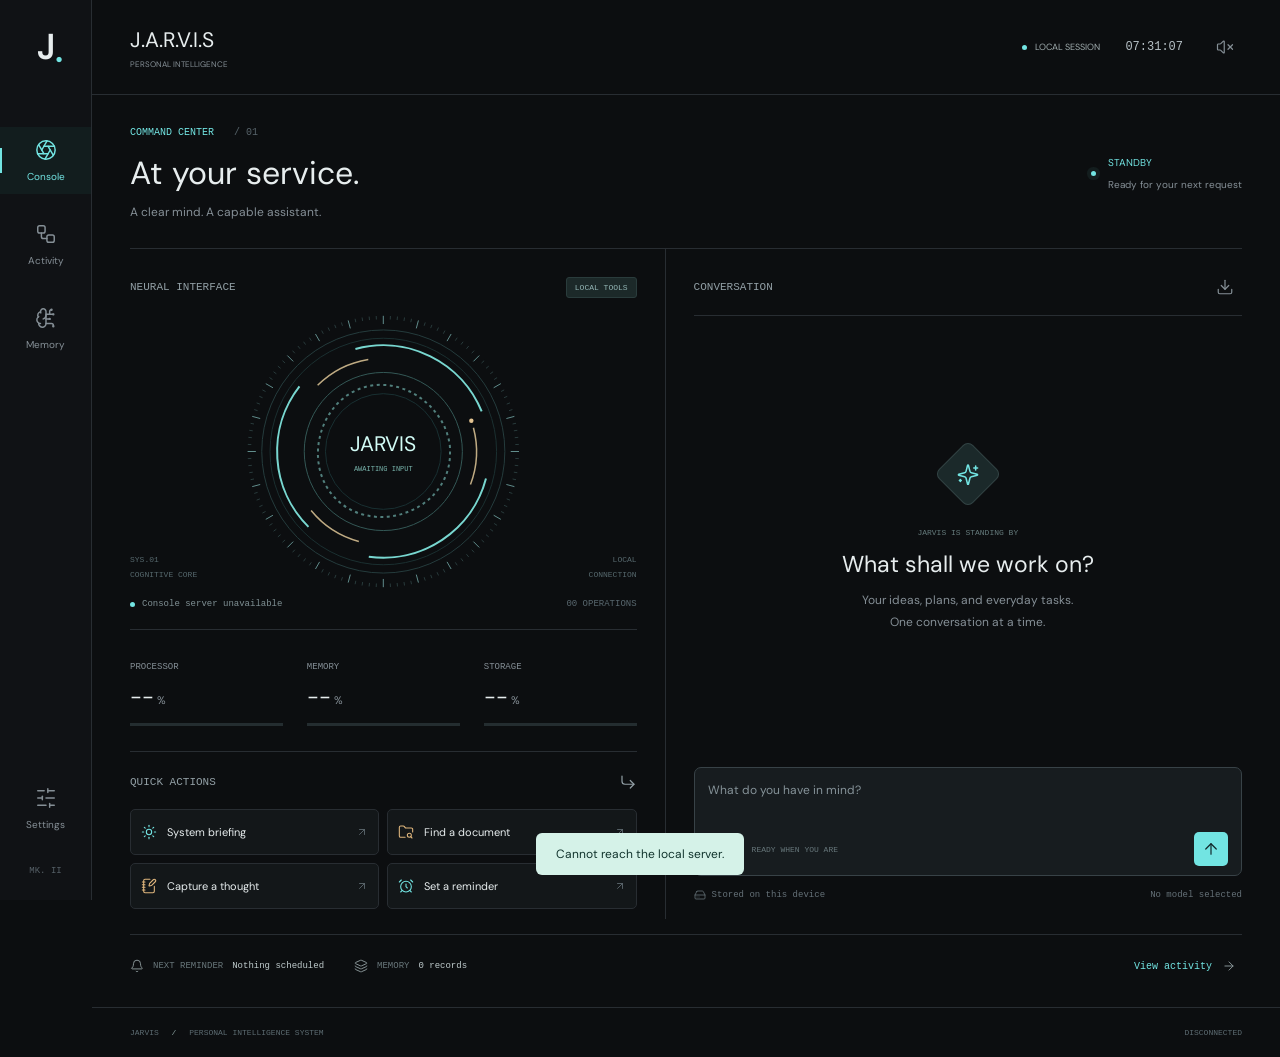
==== web/index.html @ fa5fcd58 "Add responsive JARVIS command console" ====
<!doctype html>
<html lang="en"><head><meta charset="utf-8"><meta name="viewport" content="width=device-width, initial-scale=1"><title>JARVIS / Personal Intelligence</title><link rel="icon" href="data:,"><link rel="stylesheet" href="styles.css"><script src="assets/lucide.js" defer></script><script src="app.js" defer></script></head>
<body>
<aside class="rail"><a class="brand" href="#console" aria-label="JARVIS home">J<span>.</span></a><nav aria-label="Workspace"><button class="nav active" data-view="console" title="Command center"><i data-lucide="aperture"></i><span>Console</span></button><button class="nav" data-view="activity" title="Activity"><i data-lucide="workflow"></i><span>Activity</span></button><button class="nav" data-view="memory" title="Memory and reminders"><i data-lucide="brain-circuit"></i><span>Memory</span></button></nav><button class="nav settings-nav" data-view="settings" title="Settings"><i data-lucide="sliders-horizontal"></i><span>Settings</span></button><span class="rail-version">MK. II</span></aside>
<div class="shell"><header class="topbar"><div class="wordmark">J.A.R.V.I.S<span>PERSONAL INTELLIGENCE</span></div><div class="top-right"><span class="local-badge"><b></b>LOCAL SESSION</span><time id="clock"></time><button class="icon-button" id="voiceToggle" title="Enable spoken responses" aria-label="Enable spoken responses" aria-pressed="false"><i data-lucide="volume-x"></i></button></div></header>
<main>
<section id="console" class="view active">
<div class="page-title"><div><p class="eyebrow">COMMAND CENTER <span>/ 01</span></p><h1>At your service.</h1><p class="subtitle">A clear mind. A capable assistant.</p></div><div class="session-state"><span class="pulse"></span><div><strong id="stateLabel">STANDBY</strong><small id="stateDetail">Ready for your next request</small></div></div></div>
<div class="console-grid">
<section class="intelligence"><header class="section-label"><span>NEURAL INTERFACE</span><span class="tiny-tag" id="modelBadge">LOCAL TOOLS</span></header><div class="reactor-stage"><canvas id="reactor" aria-label="Animated JARVIS interface core"></canvas><div class="core-label"><span id="coreWord">JARVIS</span><small id="coreState">AWAITING INPUT</small></div><span class="core-coordinate left">SYS.01<br>COGNITIVE CORE</span><span class="core-coordinate right">LOCAL<br>CONNECTION</span></div><div class="core-footer"><span><b class="signal-dot"></b><span id="connectionText">Checking model connection</span></span><span id="stepCount">00 OPERATIONS</span></div>
<div class="telemetry"><div><span>PROCESSOR</span><strong id="cpuValue">--<small>%</small></strong><div class="track"><b id="cpuBar"></b></div></div><div><span>MEMORY</span><strong id="ramValue">--<small>%</small></strong><div class="track"><b id="ramBar"></b></div></div><div><span>STORAGE</span><strong id="diskValue">--<small>%</small></strong><div class="track"><b id="diskBar"></b></div></div></div>
<section class="quick-tools"><header class="section-label"><span>QUICK ACTIONS</span><i data-lucide="corner-down-right"></i></header><div class="quick-grid"><button data-prompt="morning briefing"><i data-lucide="sun"></i><span>System briefing</span><i data-lucide="arrow-up-right"></i></button><button data-prompt="find files "><i data-lucide="folder-search"></i><span>Find a document</span><i data-lucide="arrow-up-right"></i></button><button id="quickNote"><i data-lucide="notebook-pen"></i><span>Capture a thought</span><i data-lucide="arrow-up-right"></i></button><button id="quickReminder"><i data-lucide="alarm-clock"></i><span>Set a reminder</span><i data-lucide="arrow-up-right"></i></button></div></section>
</section>
<section class="conversation"><header class="section-label"><span>CONVERSATION</span><button class="icon-button" id="exportChat" title="Export conversation" aria-label="Export conversation"><i data-lucide="download"></i></button></header><div id="messages" role="log" aria-live="polite"><div class="welcome"><span class="welcome-symbol"><i data-lucide="sparkles"></i></span><p class="eyebrow">JARVIS IS STANDING BY</p><h2>What shall we work on?</h2><p>Your ideas, plans, and everyday tasks.<br>One conversation at a time.</p></div></div><div id="working" hidden><span class="typing"><b></b><b></b><b></b></span><span id="workingLabel">Thinking</span></div><form id="chatForm"><div class="composer"><textarea id="prompt" rows="2" maxlength="12000" placeholder="What do you have in mind?" aria-label="Your request" required></textarea><div class="composer-bottom"><button type="button" class="icon-button" id="micButton" title="Voice input" aria-label="Voice input"><i data-lucide="mic"></i></button><span id="inputStatus">READY WHEN YOU ARE</span><button type="button" class="stop-button" id="stopButton" hidden><i data-lucide="square"></i>Stop</button><button class="send-button" id="sendButton" title="Send request" aria-label="Send request"><i data-lucide="arrow-up"></i></button></div></div></form><div class="conversation-footer"><span><i data-lucide="hard-drive"></i>Stored on this device</span><span id="activeModel">No model selected</span></div></section>
</div>
<section class="bottom-strip"><div><i data-lucide="bell"></i><span>NEXT REMINDER</span><strong id="nextReminder">Nothing scheduled</strong></div><div><i data-lucide="layers"></i><span>MEMORY</span><strong id="memoryCount">0 records</strong></div><button data-view="activity">View activity<i data-lucide="arrow-right"></i></button></section>
</section>
<section id="activity" class="view"><div class="page-title"><div><p class="eyebrow">EXECUTION JOURNAL <span>/ 02</span></p><h1>Every step, accounted for.</h1><p class="subtitle">Requests, tool results, and completed actions.</p></div></div><div id="activityList" class="activity-list"></div></section>
<section id="memory" class="view"><div class="page-title"><div><p class="eyebrow">PERSONAL WORKSPACE <span>/ 03</span></p><h1>Keep what matters.</h1><p class="subtitle">Notes, preferences, and things to remember.</p></div><button class="primary" id="addRecord"><i data-lucide="plus"></i>New record</button></div><div class="memory-toolbar"><div class="tabs" role="group" aria-label="Record filters"><button class="selected" data-filter="all">All</button><button data-filter="note">Notes</button><button data-filter="memory">Memories</button><button data-filter="reminder">Reminders</button></div><input type="search" id="recordSearch" placeholder="Find a record" aria-label="Find a record"></div><div id="recordList" class="record-grid"></div></section>
<section id="settings" class="view"><div class="page-title"><div><p class="eyebrow">CONFIGURATION <span>/ 04</span></p><h1>Make it your own.</h1><p class="subtitle">Your model, workspace, and voice.</p></div></div><form id="settingsForm" class="settings-layout"><section><h2>Intelligence</h2><label>Ollama model<select id="modelSelect"><option value="">Built-in tools only</option></select></label><p id="modelHelp" class="help"></p><label>Document workspace<input id="workspacePath" required></label><p class="help">JARVIS can read documents and create new reports inside this folder.</p><button class="primary" type="submit"><i data-lucide="check"></i>Save settings</button></section><section><h2>Voice & attention</h2><label class="toggle-label"><span>Speak responses</span><input id="speakSetting" type="checkbox"></label><label>Voice<select id="voiceSelect"></select></label><label>Speaking speed <output id="rateLabel">1.0</output><input id="voiceRate" type="range" min="0.6" max="1.4" value="1" step="0.1"></label><button type="button" class="secondary" id="testVoice"><i data-lucide="volume-2"></i>Test voice</button><p class="help">Voice input uses your browser's speech service and may send audio to its provider. Microphone access starts only when you press the microphone button.</p><p class="help">Timed reminders appear while this console is open. Missed reminders appear when you return.</p></section></form></section>
</main><footer class="footer"><span>JARVIS <b>/</b> PERSONAL INTELLIGENCE SYSTEM</span><span id="footerStatus">LOCAL CONNECTION</span></footer></div>
<dialog id="recordDialog"><form id="recordForm"><header><h2 id="recordHeading">New record</h2><button class="icon-button" type="button" data-close="recordDialog" aria-label="Close"><i data-lucide="x"></i></button></header><label>Type<select id="recordKind"><option value="note">Note</option><option value="memory">Memory</option><option value="reminder">Reminder</option></select></label><label>Title<input id="recordTitle" required maxlength="200" placeholder="Something worth remembering"></label><label id="contentField">Details<textarea id="recordContent" rows="4" maxlength="20000"></textarea></label><label id="dueField" hidden>Remind me at<input id="recordDue" type="datetime-local"></label><button class="primary" type="submit"><i data-lucide="check"></i>Save record</button></form></dialog>
<dialog id="deleteDialog"><header><h2>Delete this record?</h2></header><p id="deleteTitle"></p><div class="dialog-actions"><button class="secondary" data-close="deleteDialog">Cancel</button><button class="primary danger" id="confirmDelete">Delete record</button></div></dialog>
<dialog id="voiceDialog"><header><h2>Enable voice input?</h2></header><p>Your browser's speech service may process microphone audio online. Recording starts only when you choose it.</p><div class="dialog-actions"><button class="secondary" data-close="voiceDialog">Cancel</button><button class="primary" id="allowVoice">Enable microphone</button></div></dialog>
<div id="notifications" aria-live="polite"></div><div id="toast" role="status" hidden></div>
</body></html>
---- web/styles.css ----
@font-face{font-family:DM;src:url(assets/dm-sans.woff2)}
:root{color-scheme:dark;--bg:#0c0e10;--surface:#121518;--line:#282d32;--text:#e7edee;--muted:#858f96;--cyan:#72e4e2;--amber:#dfb67d;--red:#ee8793;font-family:DM,Segoe UI,sans-serif;font-size:14px}*{box-sizing:border-box;letter-spacing:0}body{margin:0;background:var(--bg);color:var(--text)}button,input,textarea,select{font:inherit}button{cursor:pointer}button:disabled{opacity:.4;cursor:wait}button,a{color:inherit}button{border:0}button svg{pointer-events:none}svg{width:18px;height:18px;stroke-width:1.6;flex-shrink:0}button:focus-visible,input:focus-visible,textarea:focus-visible,select:focus-visible,a:focus-visible{outline:2px solid var(--cyan);outline-offset:4px}[hidden]{display:none!important}h1,h2,h3,p{margin-top:0}h1{font-size:32px;font-weight:500;margin:0 0 10px}h2{font-size:21px;font-weight:500}a{text-decoration:none}.rail{width:92px;position:fixed;inset:0 auto 0 0;display:flex;align-items:center;flex-direction:column;border-right:1px solid var(--line);background:#101215;z-index:10}.brand{font-size:34px;font-weight:700;height:95px;display:grid;align-content:center;position:relative}.brand span{color:var(--cyan);position:absolute;left:18px;top:28px}.rail nav{display:grid;gap:17px;padding-top:32px;width:100%}.nav{display:flex;flex-direction:column;align-items:center;justify-content:center;gap:9px;background:transparent;color:var(--muted);height:67px;width:100%;font-size:9px;position:relative}.nav svg{width:22px;height:22px}.nav.active{color:var(--cyan);background:#16302e60}.nav.active:before{content:'';position:absolute;left:0;height:25px;width:2px;background:var(--cyan)}.nav:hover{color:var(--text)}.settings-nav{margin-top:auto}.rail-version{font-family:Consolas,monospace;color:#566168;font-size:9px;padding:24px 0}.shell{margin-left:92px}.topbar{height:95px;border-bottom:1px solid var(--line);display:flex;align-items:center;justify-content:space-between;padding:0 38px;gap:20px}.wordmark{font-size:21px;font-weight:500}.wordmark span{display:block;color:var(--muted);font-size:8px;margin-top:5px}.top-right{display:flex;gap:25px;align-items:center}time{font-size:12px;font-family:Consolas,monospace;color:#b7c1c6}.local-badge{display:flex;align-items:center;gap:8px;font-size:9px;color:#a1aeaf}.local-badge b,.signal-dot,.pulse{height:5px;width:5px;background:var(--cyan);border-radius:50%;display:inline-block}.icon-button{width:34px;height:34px;display:inline-grid;place-items:center;background:transparent;color:var(--muted);border:1px solid transparent;border-radius:5px}.icon-button:hover{background:#262c30;color:var(--text)}main{padding:32px 38px 0;max-width:1700px;margin:auto}.view{display:none}.view.active{display:block}.page-title{display:flex;justify-content:space-between;align-items:center;gap:20px;margin-bottom:28px}.eyebrow,.section-label,.tiny-tag,.core-coordinate,.core-footer,.telemetry>div>span,.conversation-footer,.composer-bottom>span,.bottom-strip,.footer{font-family:Consolas,monospace}.eyebrow{font-size:10px;color:var(--cyan);margin-bottom:14px}.eyebrow span{color:#57636a;margin-left:14px}.subtitle{color:var(--muted);font-size:12px;margin:0}.session-state{display:flex;align-items:center;gap:12px}.session-state strong{font-size:10px;font-weight:500;color:var(--cyan);display:block;margin-bottom:5px}.session-state small{font-size:10px;color:var(--muted)}.pulse{box-shadow:0 0 0 4px #72e4e211}.console-grid{display:grid;grid-template-columns:minmax(0,1fr) minmax(0,1.08fr);border-top:1px solid var(--line);border-bottom:1px solid var(--line)}.intelligence{min-width:0;padding:21px 28px 25px 0}.section-label{display:flex;align-items:center;justify-content:space-between;gap:10px;font-size:10px;color:#929fa5;min-height:34px}.tiny-tag{font-size:8px;background:#1c2929;border:1px solid #2a3c3c;border-radius:3px;padding:5px 8px;color:#93b6b5;max-width:210px;overflow:hidden;text-overflow:ellipsis;white-space:nowrap}.reactor-stage{height:295px;position:relative;isolation:isolate}.reactor-stage canvas{width:100%;height:100%;display:block}.core-label{position:absolute;inset:0;display:flex;flex-direction:column;align-items:center;justify-content:center;pointer-events:none}.core-label>span{font-size:21px;color:#d2fcf6;font-weight:500}.core-label small{font-family:Consolas,monospace;font-size:7px;color:#79b5ad;margin-top:7px}.core-coordinate{position:absolute;bottom:17px;font-size:7px;color:#56686d;line-height:1.8}.core-coordinate.left{left:0}.core-coordinate.right{right:0;text-align:right}.core-footer{display:flex;justify-content:space-between;align-items:center;gap:10px;color:#809195;font-size:8px;border-bottom:1px solid var(--line);padding-bottom:20px}.core-footer>span:first-child{display:flex;align-items:center;gap:7px}.core-footer>span:last-child{color:#59686f}.telemetry{display:grid;grid-template-columns:repeat(3,minmax(0,1fr));gap:24px;padding:25px 0}.telemetry>div>span{color:var(--muted);font-size:8px}.telemetry strong{display:block;font-size:22px;font-weight:400;margin:9px 0 12px;font-variant-numeric:tabular-nums}.telemetry small{font-size:11px;color:var(--muted);margin-left:3px}.track{height:3px;background:#242d30}.track b{display:block;background:var(--cyan);height:100%;width:0;transition:width 1s}.telemetry>div:nth-child(2) .track b{background:var(--amber)}.telemetry>div:nth-child(3) .track b{background:#9a9fcf}.quick-tools{border-top:1px solid var(--line);padding-top:13px}.quick-grid{display:grid;grid-template-columns:1fr 1fr;gap:8px;margin-top:10px}.quick-grid button{display:flex;gap:10px;align-items:center;border:1px solid var(--line);border-radius:5px;background:#131719;padding:13px 10px;font-size:10px;text-align:left;min-width:0}.quick-grid button:hover{background:#1a2426;border-color:#465f61}.quick-grid button>svg:first-child{color:var(--cyan);width:16px}.quick-grid button:nth-child(2)>svg:first-child,.quick-grid button:nth-child(3)>svg:first-child{color:var(--amber)}.quick-grid button>svg:last-child{margin-left:auto;color:#667379;width:12px}.conversation{min-width:0;display:flex;flex-direction:column;border-left:1px solid var(--line);padding:21px 0 18px 28px;max-height:670px}.conversation>.section-label{border-bottom:1px solid var(--line);padding-bottom:11px}#messages{flex:1;overflow-y:auto;min-height:280px;scrollbar-width:thin;scrollbar-color:#354146 transparent;padding:22px 2px}.welcome{height:100%;min-height:255px;display:flex;flex-direction:column;align-items:center;justify-content:center;text-align:center}.welcome-symbol{display:grid;place-items:center;width:48px;height:48px;background:#1b292a;color:var(--cyan);border:1px solid #324344;transform:rotate(45deg);margin-bottom:30px;border-radius:7px}.welcome-symbol svg{transform:rotate(-45deg);width:23px;height:23px}.welcome .eyebrow{color:#657b7c;font-size:8px;margin:0 0 12px}.welcome h2{font-size:23px;margin-bottom:11px}.welcome>p:last-child{font-size:12px;color:var(--muted);line-height:1.8;margin:0}.message{margin-bottom:23px}.message header{display:flex;align-items:center;gap:8px;font-size:9px;color:var(--cyan);margin-bottom:9px}.message.user header{color:var(--amber)}.message p{white-space:pre-wrap;overflow-wrap:anywhere;line-height:1.8;font-size:12px;margin:0}.message.user p{background:#1a1e21;padding:12px 14px;border-radius:5px}.message.error p{color:var(--red)}.composer{border:1px solid #384247;border-radius:7px;background:#171c1f;padding:13px 13px 9px}.composer:focus-within{border-color:#659b99}.composer textarea{resize:none;width:100%;border:0;outline:none;background:transparent;color:var(--text);font-size:12px;line-height:1.6;padding:0;min-height:47px;max-height:150px}.composer textarea::placeholder{color:#859298}.composer-bottom{display:flex;align-items:center;gap:10px}.composer-bottom>span{font-size:7px;color:#67777b;flex:1}.send-button{display:grid;place-items:center;background:var(--cyan);color:#112729;width:34px;height:34px;border-radius:5px}.conversation-footer{display:flex;align-items:center;justify-content:space-between;gap:10px;color:#657178;font-size:8px;margin-top:13px}.conversation-footer>span{display:flex;align-items:center;gap:6px}.conversation-footer svg{width:12px;height:12px}.conversation-footer>span:last-child{max-width:160px;overflow:hidden;text-overflow:ellipsis;white-space:nowrap}.stop-button{display:flex;gap:6px;align-items:center;padding:8px;background:#39262b;color:var(--red);border-radius:4px;font-size:10px}.stop-button svg{width:11px;height:11px}#working{display:flex;align-items:center;gap:10px;color:var(--cyan);font-size:10px;padding:0 0 12px}.typing{display:flex;gap:3px}.typing b{background:var(--cyan);width:3px;height:3px;animation:blink 1s infinite}.typing b:nth-child(2){animation-delay:.15s}.typing b:nth-child(3){animation-delay:.3s}@keyframes blink{50%{opacity:.2}}.bottom-strip{display:flex;gap:30px;align-items:center;padding:23px 0;font-size:8px}.bottom-strip>div{display:flex;align-items:center;gap:9px;min-width:0}.bottom-strip svg{width:14px;height:14px;color:#8e9b9e}.bottom-strip span{color:#69777b}.bottom-strip strong{font-weight:400;color:#c0cccd;max-width:200px;overflow:hidden;text-overflow:ellipsis;white-space:nowrap}.bottom-strip button{margin-left:auto;display:flex;align-items:center;gap:10px;background:transparent;color:var(--cyan);font-size:10px}.footer{border-top:1px solid var(--line);display:flex;justify-content:space-between;padding:20px 38px;color:#5d6c72;font-size:8px;margin-top:10px}.footer b{font-weight:400;color:#8ba2a2;margin:0 8px}.primary,.secondary{display:inline-flex;align-items:center;justify-content:center;gap:8px;min-height:39px;padding:10px 15px;border-radius:5px;font-size:12px}.primary{background:var(--cyan);color:#122c2e}.secondary{background:#252c30;color:var(--text);border:1px solid #3a454c}.danger{background:var(--red)}.memory-toolbar{display:flex;align-items:center;justify-content:space-between;gap:16px;border-bottom:1px solid var(--line);margin-bottom:26px;padding-bottom:17px}.tabs{display:flex;gap:5px;flex-wrap:wrap}.tabs button{background:transparent;color:var(--muted);padding:9px 14px;border-radius:4px;font-size:12px}.tabs button.selected{background:#213532;color:var(--cyan)}input,textarea,select{color:var(--text);background:#161b1e;border:1px solid #354046;border-radius:5px;padding:11px;min-width:0}label{display:grid;gap:9px;font-size:12px;color:#b6c4c7;margin:20px 0}label input,label select,label textarea{width:100%}.record-grid{display:grid;grid-template-columns:repeat(3,minmax(0,1fr));gap:16px;min-height:300px}.record{padding:20px;background:#14191b;border:1px solid var(--line);border-radius:7px;align-self:start;min-width:0}.record header{display:flex;align-items:center;justify-content:space-between;margin-bottom:15px;font-family:Consolas,monospace;font-size:9px;color:var(--cyan)}.record h3{font-size:16px;overflow-wrap:anywhere}.record p{font-size:12px;color:var(--muted);line-height:1.7;white-space:pre-wrap;overflow-wrap:anywhere;max-height:160px;overflow:auto}.record footer{display:flex;align-items:center;gap:8px;color:var(--amber);font-size:10px}.record footer span{flex:1}.empty{padding:60px 0;color:var(--muted);font-size:13px;grid-column:1/-1}.settings-layout{display:grid;grid-template-columns:1fr 1fr;gap:65px;max-width:1000px;min-height:520px}.settings-layout section+section{border-left:1px solid var(--line);padding-left:45px}.settings-layout h2{border-bottom:1px solid var(--line);padding-bottom:20px}.help{font-size:11px;color:var(--muted);line-height:1.8;margin-top:16px}.toggle-label{display:flex;justify-content:space-between;align-items:center}.toggle-label input{width:18px;height:18px;accent-color:var(--cyan)}input[type=range]{accent-color:var(--cyan)}.activity-list{min-height:450px}.job{border-top:1px solid var(--line);padding:20px 0}.job h3{font-size:14px;margin-bottom:17px}.event{border-left:1px solid #354440;margin-left:6px;padding:0 0 20px 22px;position:relative}.event:before{content:'';width:7px;height:7px;border-radius:50%;background:var(--cyan);position:absolute;left:-4px;top:4px}.event.error:before{background:var(--red)}.event summary{font-size:12px;cursor:pointer}.event time{font-size:10px;margin-right:15px;color:#728786}.event pre{white-space:pre-wrap;overflow-wrap:anywhere;color:var(--muted);font-size:11px;line-height:1.7;max-height:160px;overflow:auto}dialog{width:min(490px,calc(100% - 32px));background:#151b1e;border:1px solid #465458;border-radius:8px;color:var(--text);padding:26px}dialog::backdrop{background:#020405bb;backdrop-filter:blur(5px)}dialog header{display:flex;align-items:center;justify-content:space-between;gap:10px}dialog h2{margin:0}dialog p{font-size:12px;line-height:1.8;color:var(--muted)}.dialog-actions{display:flex;justify-content:flex-end;gap:10px;margin-top:22px}#toast{position:fixed;bottom:25px;left:50%;transform:translateX(-50%);max-width:calc(100% - 30px);padding:13px 20px;background:#d5f2e8;color:#12352e;border-radius:6px;z-index:100;font-size:12px}#notifications{position:fixed;right:24px;bottom:25px;z-index:80;display:grid;gap:9px;width:min(340px,calc(100% - 32px))}.notification{background:#252623;border:1px solid #96815c;padding:18px;border-radius:6px;box-shadow:0 10px 40px #0008}.notification strong{display:block;color:var(--amber);font-size:10px;margin-bottom:10px}.notification p{font-size:13px;overflow-wrap:anywhere}.notification button{color:var(--amber);background:none;padding:0;font-size:11px}
@media(min-width:1600px){.reactor-stage{height:345px}.conversation{max-height:730px}.quick-grid button{padding:17px}.message p{font-size:14px}.core-label>span{font-size:25px}}
@media(max-width:1150px){.rail{width:74px}.shell{margin-left:74px}main{padding:25px 25px 0}.topbar{padding:0 25px}.intelligence{padding-right:19px}.conversation{padding-left:19px}.quick-grid{grid-template-columns:1fr}.conversation{max-height:750px}.reactor-stage{height:290px}.record-grid{grid-template-columns:1fr 1fr}.bottom-strip{gap:15px;flex-wrap:wrap}.session-state small{max-width:145px;display:block}.local-badge{display:none}.settings-layout{gap:30px}.settings-layout section+section{padding-left:25px}}
@media(max-width:800px){.console-grid{grid-template-columns:1fr}.intelligence{padding-right:0}.reactor-stage{height:260px}.quick-grid{grid-template-columns:1fr 1fr}.conversation{border-left:0;border-top:1px solid var(--line);padding-left:0;height:570px;max-height:none}.session-state{display:none}.record-grid{grid-template-columns:1fr}.settings-layout{grid-template-columns:1fr;gap:35px}.settings-layout section+section{padding-left:0;border-left:0}.memory-toolbar{align-items:stretch;flex-direction:column}.bottom-strip{gap:16px}.bottom-strip>div{flex-basis:100%}.bottom-strip button{margin-left:0}.footer{padding:18px 25px}.footer>span:last-child{display:none}}
@media(max-width:520px){.rail{inset:auto 0 0 0;width:100%;height:62px;flex-direction:row;border-right:0;border-top:1px solid var(--line);background:#101519;justify-content:space-around}.brand,.rail-version{display:none}.rail nav{padding:0;display:flex;gap:0;width:75%}.nav{height:61px;font-size:8px;gap:5px}.nav svg{width:19px;height:19px}.nav.active:before{left:calc(50% - 10px);top:0;height:2px;width:20px}.settings-nav{width:25%;margin:0}.shell{margin:0 0 62px}.topbar{height:77px;padding:0 20px}.wordmark{font-size:19px}.wordmark span{font-size:7px}.top-right{gap:9px}.top-right time{font-size:10px}main{padding:25px 20px 0}h1{font-size:27px}.eyebrow{font-size:9px}.page-title{flex-wrap:wrap}.reactor-stage{height:260px}.telemetry{gap:20px}.quick-grid button{font-size:9px;padding:12px 8px;gap:7px}.core-footer{font-size:7px}.tiny-tag{max-width:145px}.conversation{height:570px}.footer{font-size:7px;padding:17px 20px}.tabs button{padding:8px 10px}.record{padding:18px}.composer textarea{font-size:16px}input,select,textarea{font-size:16px}.settings-layout{padding-bottom:20px}}
@media(prefers-reduced-motion:reduce){*,*:before,*:after{animation:none!important;transition:none!important}}
#messages{min-height:0;flex:1 1 0}.nav{font-size:10px}.section-label{font-size:11px}.telemetry>div>span{font-size:9px}.core-footer{font-size:9px}.conversation-footer{font-size:9px}.bottom-strip{font-size:9px}.composer-bottom>span{font-size:8px}.core-coordinate{font-size:8px}.quick-grid button{font-size:11px}
@media(max-width:520px){.console-grid{display:flex;flex-direction:column}.conversation{order:-1;flex:none;height:490px;border-top:0;padding-top:16px;border-bottom:1px solid var(--line)}.intelligence{padding-top:23px}.core-footer{font-size:8px}.quick-grid button{font-size:10px}.nav{font-size:9px}#toast{bottom:78px}#notifications{bottom:78px}.record-grid{min-height:0}}
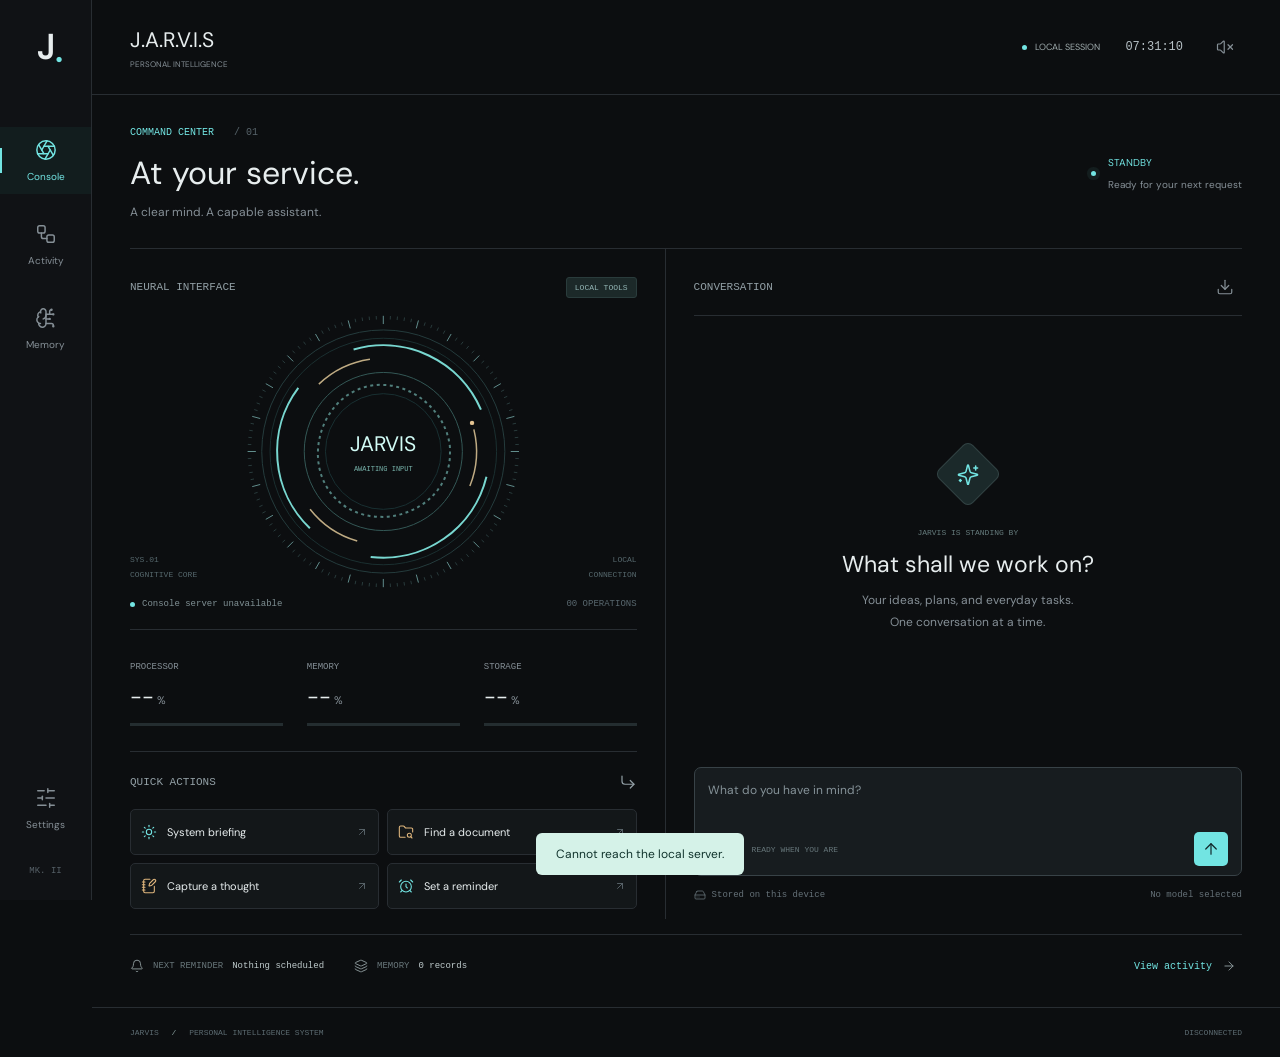
==== commit f3f822a2: "Day 1: native tool calling, streaming, and a thinking gate Replace the JSON-envelope workaround in a" ====
--- a/web/index.html
+++ b/web/index.html
@@ -11,7 +11,7 @@
 <div class="telemetry"><div><span>PROCESSOR</span><strong id="cpuValue">--<small>%</small></strong><div class="track"><b id="cpuBar"></b></div></div><div><span>MEMORY</span><strong id="ramValue">--<small>%</small></strong><div class="track"><b id="ramBar"></b></div></div><div><span>STORAGE</span><strong id="diskValue">--<small>%</small></strong><div class="track"><b id="diskBar"></b></div></div></div>
 <section class="quick-tools"><header class="section-label"><span>QUICK ACTIONS</span><i data-lucide="corner-down-right"></i></header><div class="quick-grid"><button data-prompt="morning briefing"><i data-lucide="sun"></i><span>System briefing</span><i data-lucide="arrow-up-right"></i></button><button data-prompt="find files "><i data-lucide="folder-search"></i><span>Find a document</span><i data-lucide="arrow-up-right"></i></button><button id="quickNote"><i data-lucide="notebook-pen"></i><span>Capture a thought</span><i data-lucide="arrow-up-right"></i></button><button id="quickReminder"><i data-lucide="alarm-clock"></i><span>Set a reminder</span><i data-lucide="arrow-up-right"></i></button></div></section>
 </section>
-<section class="conversation"><header class="section-label"><span>CONVERSATION</span><button class="icon-button" id="exportChat" title="Export conversation" aria-label="Export conversation"><i data-lucide="download"></i></button></header><div id="messages" role="log" aria-live="polite"><div class="welcome"><span class="welcome-symbol"><i data-lucide="sparkles"></i></span><p class="eyebrow">JARVIS IS STANDING BY</p><h2>What shall we work on?</h2><p>Your ideas, plans, and everyday tasks.<br>One conversation at a time.</p></div></div><div id="working" hidden><span class="typing"><b></b><b></b><b></b></span><span id="workingLabel">Thinking</span></div><form id="chatForm"><div class="composer"><textarea id="prompt" rows="2" maxlength="12000" placeholder="What do you have in mind?" aria-label="Your request" required></textarea><div class="composer-bottom"><button type="button" class="icon-button" id="micButton" title="Voice input" aria-label="Voice input"><i data-lucide="mic"></i></button><span id="inputStatus">READY WHEN YOU ARE</span><button type="button" class="stop-button" id="stopButton" hidden><i data-lucide="square"></i>Stop</button><button class="send-button" id="sendButton" title="Send request" aria-label="Send request"><i data-lucide="arrow-up"></i></button></div></div></form><div class="conversation-footer"><span><i data-lucide="hard-drive"></i>Stored on this device</span><span id="activeModel">No model selected</span></div></section>
+<section class="conversation"><header class="section-label"><span>CONVERSATION</span><button class="icon-button" id="exportChat" title="Export conversation" aria-label="Export conversation"><i data-lucide="download"></i></button></header><div id="messages" role="log" aria-live="polite"><div class="welcome"><span class="welcome-symbol"><i data-lucide="sparkles"></i></span><p class="eyebrow">JARVIS IS STANDING BY</p><h2>What shall we work on?</h2><p>Your ideas, plans, and everyday tasks.<br>One conversation at a time.</p></div></div><div id="working" hidden><span class="typing"><b></b><b></b><b></b></span><span id="workingLabel">Thinking</span></div><p id="streaming" class="streaming" hidden aria-live="polite"></p><form id="chatForm"><div class="composer"><textarea id="prompt" rows="2" maxlength="12000" placeholder="What do you have in mind?" aria-label="Your request" required></textarea><div class="composer-bottom"><button type="button" class="icon-button" id="micButton" title="Voice input" aria-label="Voice input"><i data-lucide="mic"></i></button><span id="inputStatus">READY WHEN YOU ARE</span><button type="button" class="stop-button" id="stopButton" hidden><i data-lucide="square"></i>Stop</button><button class="send-button" id="sendButton" title="Send request" aria-label="Send request"><i data-lucide="arrow-up"></i></button></div></div></form><div class="conversation-footer"><span><i data-lucide="hard-drive"></i>Stored on this device</span><span id="activeModel">No model selected</span></div></section>
 </div>
 <section class="bottom-strip"><div><i data-lucide="bell"></i><span>NEXT REMINDER</span><strong id="nextReminder">Nothing scheduled</strong></div><div><i data-lucide="layers"></i><span>MEMORY</span><strong id="memoryCount">0 records</strong></div><button data-view="activity">View activity<i data-lucide="arrow-right"></i></button></section>
 </section>
--- a/web/styles.css
+++ b/web/styles.css
@@ -7,3 +7,4 @@
 @media(prefers-reduced-motion:reduce){*,*:before,*:after{animation:none!important;transition:none!important}}
 #messages{min-height:0;flex:1 1 0}.nav{font-size:10px}.section-label{font-size:11px}.telemetry>div>span{font-size:9px}.core-footer{font-size:9px}.conversation-footer{font-size:9px}.bottom-strip{font-size:9px}.composer-bottom>span{font-size:8px}.core-coordinate{font-size:8px}.quick-grid button{font-size:11px}
 @media(max-width:520px){.console-grid{display:flex;flex-direction:column}.conversation{order:-1;flex:none;height:490px;border-top:0;padding-top:16px;border-bottom:1px solid var(--line)}.intelligence{padding-top:23px}.core-footer{font-size:8px}.quick-grid button{font-size:10px}.nav{font-size:9px}#toast{bottom:78px}#notifications{bottom:78px}.record-grid{min-height:0}}
+.streaming{white-space:pre-wrap;overflow-wrap:anywhere;line-height:1.8;font-size:12px;color:#9fb3b4;margin:0 0 14px;border-left:2px solid #2d4442;padding-left:13px;max-height:210px;overflow-y:auto;scrollbar-width:thin;scrollbar-color:#354146 transparent}.streaming:after{content:"";display:inline-block;width:6px;height:12px;background:var(--cyan);margin-left:3px;vertical-align:-2px;animation:blink 1s infinite}
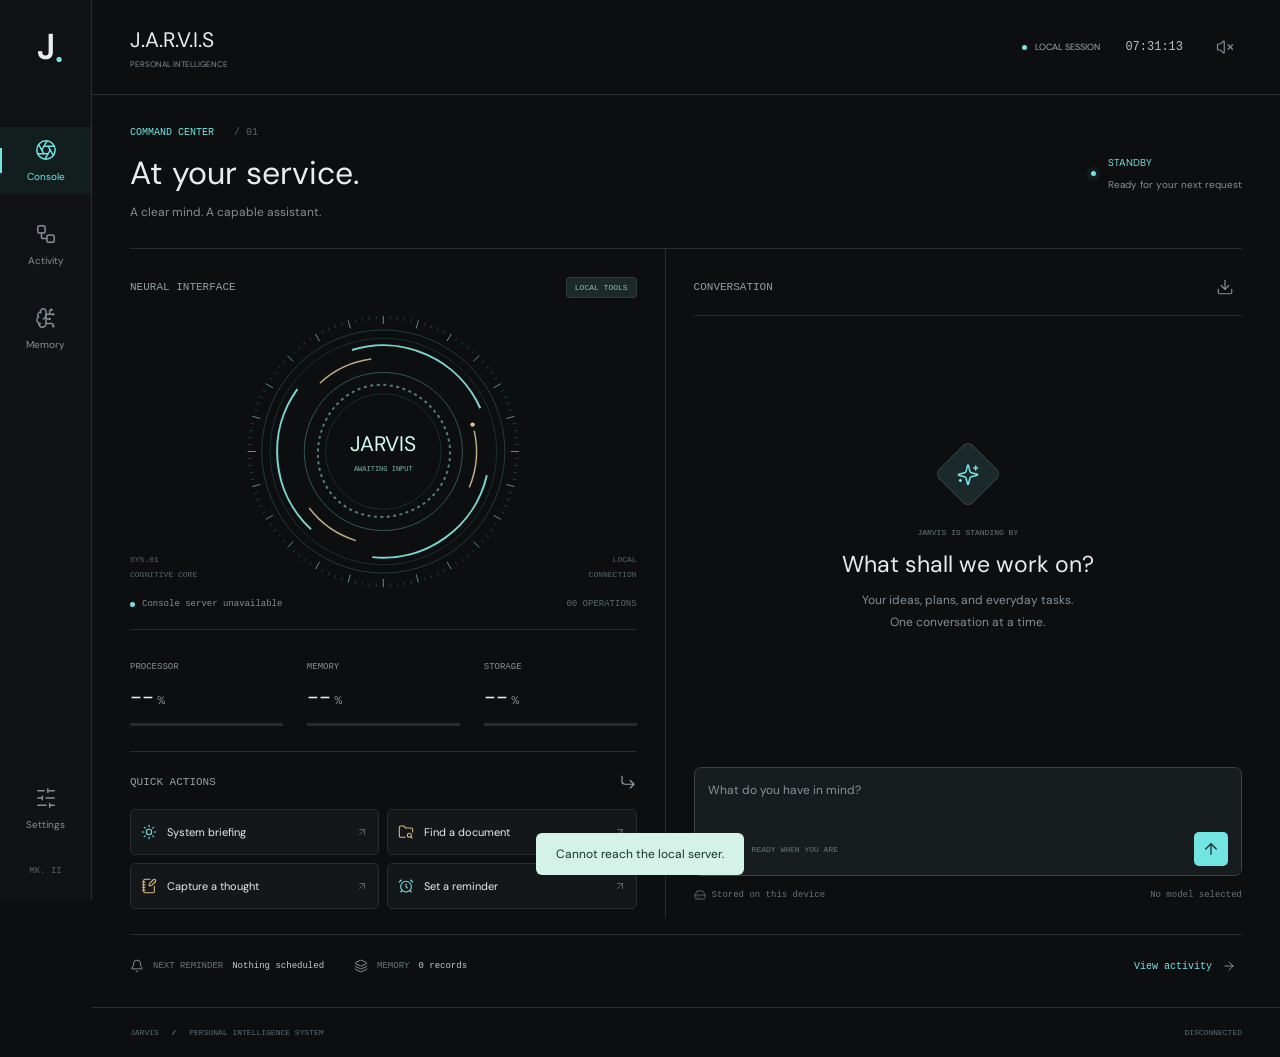
==== commit 814f0018: "Day 20: Multi-step tasks - a checked plan, steps run by code, stoppable - tasks.py: the model turns " ====
--- a/web/index.html
+++ b/web/index.html
@@ -15,9 +15,9 @@
 </div>
 <section class="bottom-strip"><div><i data-lucide="bell"></i><span>NEXT REMINDER</span><strong id="nextReminder">Nothing scheduled</strong></div><div><i data-lucide="layers"></i><span>MEMORY</span><strong id="memoryCount">0 records</strong></div><button data-view="activity">View activity<i data-lucide="arrow-right"></i></button></section>
 </section>
-<section id="activity" class="view"><div class="page-title"><div><p class="eyebrow">EXECUTION JOURNAL <span>/ 02</span></p><h1>Every step, accounted for.</h1><p class="subtitle">Requests, tool results, and completed actions.</p></div></div><div id="activityList" class="activity-list"></div></section>
+<section id="activity" class="view"><div class="page-title"><div><p class="eyebrow">EXECUTION JOURNAL <span>/ 02</span></p><h1>Every step, accounted for.</h1><p class="subtitle">Requests, tool results, and completed actions.</p></div></div><header class="section-label"><span>MULTI-STEP TASKS</span></header><div id="taskList"></div><header class="section-label"><span>REQUESTS</span></header><div id="activityList" class="activity-list"></div></section>
 <section id="memory" class="view"><div class="page-title"><div><p class="eyebrow">PERSONAL WORKSPACE <span>/ 03</span></p><h1>Keep what matters.</h1><p class="subtitle">Notes, preferences, and things to remember.</p></div><button class="primary" id="addRecord"><i data-lucide="plus"></i>New record</button></div><div class="memory-toolbar"><div class="tabs" role="group" aria-label="Record filters"><button class="selected" data-filter="all">All</button><button data-filter="note">Notes</button><button data-filter="memory">Memories</button><button data-filter="reminder">Reminders</button></div><input type="search" id="recordSearch" placeholder="Find a record" aria-label="Find a record"></div><div id="recordList" class="record-grid"></div></section>
-<section id="settings" class="view"><div class="page-title"><div><p class="eyebrow">CONFIGURATION <span>/ 04</span></p><h1>Make it your own.</h1><p class="subtitle">Your model, workspace, and voice.</p></div></div><form id="settingsForm" class="settings-layout"><section><h2>Intelligence</h2><label>Ollama model<select id="modelSelect"><option value="">Built-in tools only</option></select></label><p id="modelHelp" class="help"></p><label>Document workspace<input id="workspacePath" required></label><p class="help">JARVIS can read documents and create new reports inside this folder.</p><button class="primary" type="submit"><i data-lucide="check"></i>Save settings</button></section><section><h2>Voice & attention</h2><label class="toggle-label"><span>Speak responses</span><input id="speakSetting" type="checkbox"></label><label>Voice<select id="voiceSelect"></select></label><label>Speaking speed <output id="rateLabel">1.0</output><input id="voiceRate" type="range" min="0.6" max="1.4" value="1" step="0.1"></label><button type="button" class="secondary" id="testVoice"><i data-lucide="volume-2"></i>Test voice</button><p class="help">Voice input uses your browser's speech service and may send audio to its provider. Microphone access starts only when you press the microphone button.</p><p class="help">Timed reminders appear while this console is open. Missed reminders appear when you return.</p></section></form></section>
+<section id="settings" class="view"><div class="page-title"><div><p class="eyebrow">CONFIGURATION <span>/ 04</span></p><h1>Make it your own.</h1><p class="subtitle">Your model, workspace, and voice.</p></div></div><form id="settingsForm" class="settings-layout"><section><h2>Intelligence</h2><label>Ollama model<select id="modelSelect"><option value="">Built-in tools only</option></select></label><p id="modelHelp" class="help"></p><label>Document workspace<input id="workspacePath" required></label><p class="help">JARVIS can read documents and create new reports inside this folder.</p><button class="primary" type="submit"><i data-lucide="check"></i>Save settings</button></section><section><h2>Voice & attention</h2><label class="toggle-label"><span>Speak responses</span><input id="speakSetting" type="checkbox"></label><label>Voice<select id="voiceSelect"></select></label><label>Speaking speed <output id="rateLabel">1.0</output><input id="voiceRate" type="range" min="0.6" max="1.4" value="1" step="0.1"></label><button type="button" class="secondary" id="testVoice"><i data-lucide="volume-2"></i>Test voice</button><p class="help">Voice input uses your browser's speech service and may send audio to its provider. Microphone access starts only when you press the microphone button.</p><p class="help">Reminders are spoken by the background service when due, whether or not this console is open.</p></section></form></section>
 </main><footer class="footer"><span>JARVIS <b>/</b> PERSONAL INTELLIGENCE SYSTEM</span><span id="footerStatus">LOCAL CONNECTION</span></footer></div>
 <dialog id="recordDialog"><form id="recordForm"><header><h2 id="recordHeading">New record</h2><button class="icon-button" type="button" data-close="recordDialog" aria-label="Close"><i data-lucide="x"></i></button></header><label>Type<select id="recordKind"><option value="note">Note</option><option value="memory">Memory</option><option value="reminder">Reminder</option></select></label><label>Title<input id="recordTitle" required maxlength="200" placeholder="Something worth remembering"></label><label id="contentField">Details<textarea id="recordContent" rows="4" maxlength="20000"></textarea></label><label id="dueField" hidden>Remind me at<input id="recordDue" type="datetime-local"></label><button class="primary" type="submit"><i data-lucide="check"></i>Save record</button></form></dialog>
 <dialog id="deleteDialog"><header><h2>Delete this record?</h2></header><p id="deleteTitle"></p><div class="dialog-actions"><button class="secondary" data-close="deleteDialog">Cancel</button><button class="primary danger" id="confirmDelete">Delete record</button></div></dialog>
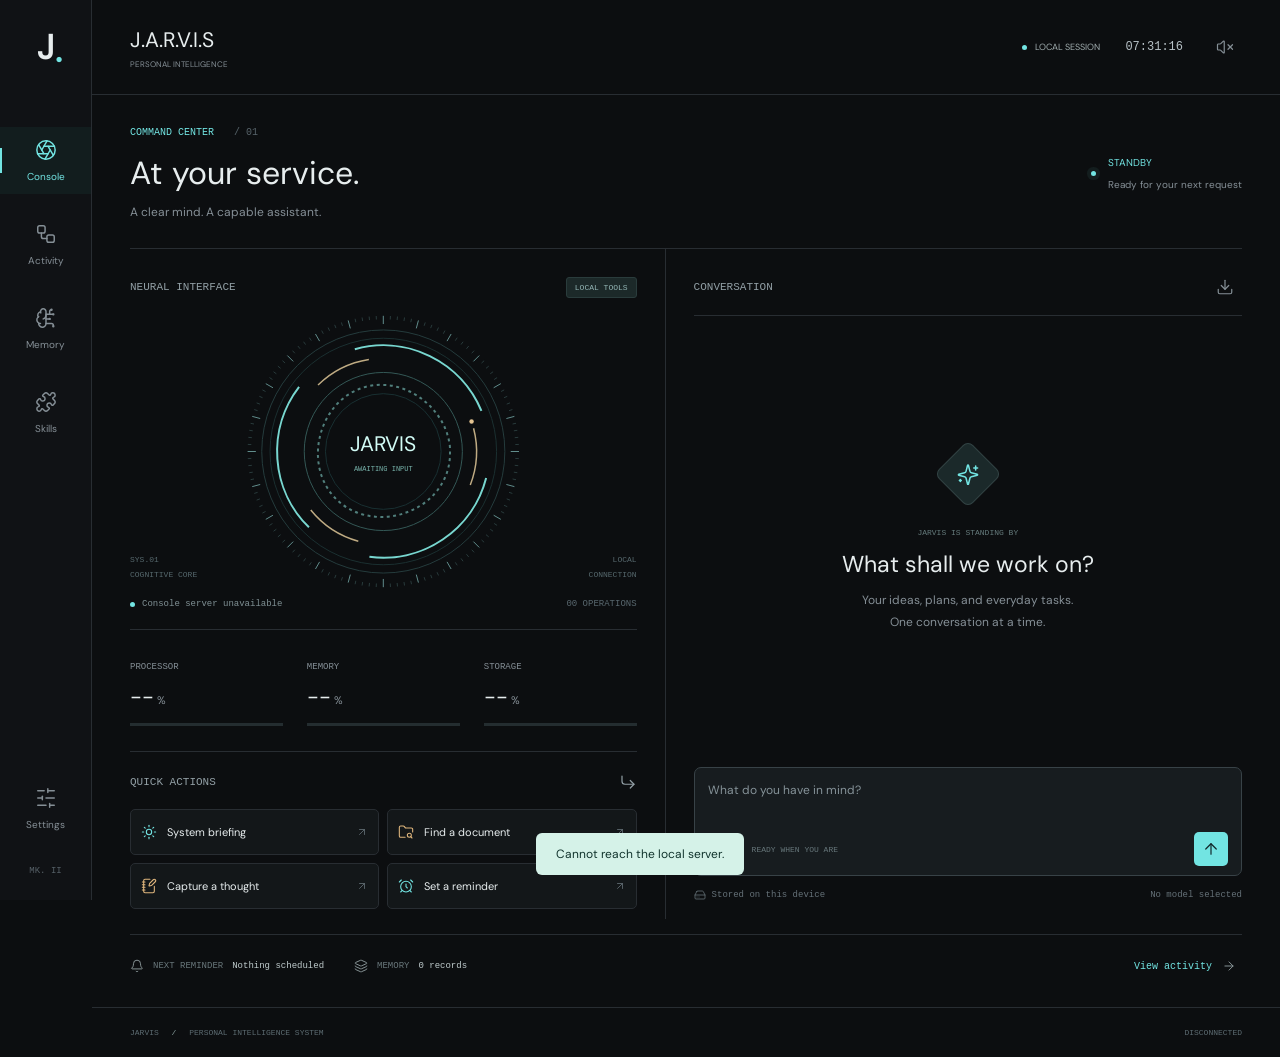
==== commit b6a23101: "Day 21: It extends itself - skills it writes, you approve, run apart - skills.py: the deep model wri" ====
--- a/web/index.html
+++ b/web/index.html
@@ -1,7 +1,7 @@
 <!doctype html>
 <html lang="en"><head><meta charset="utf-8"><meta name="viewport" content="width=device-width, initial-scale=1"><title>JARVIS / Personal Intelligence</title><link rel="icon" href="data:,"><link rel="stylesheet" href="styles.css"><script src="assets/lucide.js" defer></script><script src="app.js" defer></script></head>
 <body>
-<aside class="rail"><a class="brand" href="#console" aria-label="JARVIS home">J<span>.</span></a><nav aria-label="Workspace"><button class="nav active" data-view="console" title="Command center"><i data-lucide="aperture"></i><span>Console</span></button><button class="nav" data-view="activity" title="Activity"><i data-lucide="workflow"></i><span>Activity</span></button><button class="nav" data-view="memory" title="Memory and reminders"><i data-lucide="brain-circuit"></i><span>Memory</span></button></nav><button class="nav settings-nav" data-view="settings" title="Settings"><i data-lucide="sliders-horizontal"></i><span>Settings</span></button><span class="rail-version">MK. II</span></aside>
+<aside class="rail"><a class="brand" href="#console" aria-label="JARVIS home">J<span>.</span></a><nav aria-label="Workspace"><button class="nav active" data-view="console" title="Command center"><i data-lucide="aperture"></i><span>Console</span></button><button class="nav" data-view="activity" title="Activity"><i data-lucide="workflow"></i><span>Activity</span></button><button class="nav" data-view="memory" title="Memory and reminders"><i data-lucide="brain-circuit"></i><span>Memory</span></button><button class="nav" data-view="skills" title="Skills JARVIS wrote"><i data-lucide="puzzle"></i><span>Skills</span></button></nav><button class="nav settings-nav" data-view="settings" title="Settings"><i data-lucide="sliders-horizontal"></i><span>Settings</span></button><span class="rail-version">MK. II</span></aside>
 <div class="shell"><header class="topbar"><div class="wordmark">J.A.R.V.I.S<span>PERSONAL INTELLIGENCE</span></div><div class="top-right"><span class="local-badge"><b></b>LOCAL SESSION</span><time id="clock"></time><button class="icon-button" id="voiceToggle" title="Enable spoken responses" aria-label="Enable spoken responses" aria-pressed="false"><i data-lucide="volume-x"></i></button></div></header>
 <main>
 <section id="console" class="view active">
@@ -17,7 +17,7 @@
 </section>
 <section id="activity" class="view"><div class="page-title"><div><p class="eyebrow">EXECUTION JOURNAL <span>/ 02</span></p><h1>Every step, accounted for.</h1><p class="subtitle">Requests, tool results, and completed actions.</p></div></div><header class="section-label"><span>MULTI-STEP TASKS</span></header><div id="taskList"></div><header class="section-label"><span>REQUESTS</span></header><div id="activityList" class="activity-list"></div></section>
 <section id="memory" class="view"><div class="page-title"><div><p class="eyebrow">PERSONAL WORKSPACE <span>/ 03</span></p><h1>Keep what matters.</h1><p class="subtitle">Notes, preferences, and things to remember.</p></div><button class="primary" id="addRecord"><i data-lucide="plus"></i>New record</button></div><div class="memory-toolbar"><div class="tabs" role="group" aria-label="Record filters"><button class="selected" data-filter="all">All</button><button data-filter="note">Notes</button><button data-filter="memory">Memories</button><button data-filter="reminder">Reminders</button></div><input type="search" id="recordSearch" placeholder="Find a record" aria-label="Find a record"></div><div id="recordList" class="record-grid"></div></section>
-<section id="settings" class="view"><div class="page-title"><div><p class="eyebrow">CONFIGURATION <span>/ 04</span></p><h1>Make it your own.</h1><p class="subtitle">Your model, workspace, and voice.</p></div></div><form id="settingsForm" class="settings-layout"><section><h2>Intelligence</h2><label>Ollama model<select id="modelSelect"><option value="">Built-in tools only</option></select></label><p id="modelHelp" class="help"></p><label>Document workspace<input id="workspacePath" required></label><p class="help">JARVIS can read documents and create new reports inside this folder.</p><button class="primary" type="submit"><i data-lucide="check"></i>Save settings</button></section><section><h2>Voice & attention</h2><label class="toggle-label"><span>Speak responses</span><input id="speakSetting" type="checkbox"></label><label>Voice<select id="voiceSelect"></select></label><label>Speaking speed <output id="rateLabel">1.0</output><input id="voiceRate" type="range" min="0.6" max="1.4" value="1" step="0.1"></label><button type="button" class="secondary" id="testVoice"><i data-lucide="volume-2"></i>Test voice</button><p class="help">Voice input uses your browser's speech service and may send audio to its provider. Microphone access starts only when you press the microphone button.</p><p class="help">Reminders are spoken by the background service when due, whether or not this console is open.</p></section></form></section>
+<section id="skills" class="view"><div class="page-title"><div><p class="eyebrow">NEW TOOLS <span>/ 05</span></p><h1>Read it, then decide.</h1><p class="subtitle">Tools JARVIS wrote for itself. None runs until you approve it, and approving runs its own examples as tests first.</p></div></div><header class="section-label"><span>WAITING FOR YOU</span></header><div id="pendingSkills"></div><header class="section-label"><span>IN USE</span></header><div id="activeSkills"></div></section><section id="settings" class="view"><div class="page-title"><div><p class="eyebrow">CONFIGURATION <span>/ 04</span></p><h1>Make it your own.</h1><p class="subtitle">Your model, workspace, and voice.</p></div></div><form id="settingsForm" class="settings-layout"><section><h2>Intelligence</h2><label>Ollama model<select id="modelSelect"><option value="">Built-in tools only</option></select></label><p id="modelHelp" class="help"></p><label>Document workspace<input id="workspacePath" required></label><p class="help">JARVIS can read documents and create new reports inside this folder.</p><button class="primary" type="submit"><i data-lucide="check"></i>Save settings</button></section><section><h2>Voice & attention</h2><label class="toggle-label"><span>Speak responses</span><input id="speakSetting" type="checkbox"></label><label>Voice<select id="voiceSelect"></select></label><label>Speaking speed <output id="rateLabel">1.0</output><input id="voiceRate" type="range" min="0.6" max="1.4" value="1" step="0.1"></label><button type="button" class="secondary" id="testVoice"><i data-lucide="volume-2"></i>Test voice</button><p class="help">Voice input uses your browser's speech service and may send audio to its provider. Microphone access starts only when you press the microphone button.</p><p class="help">Reminders are spoken by the background service when due, whether or not this console is open.</p></section></form></section>
 </main><footer class="footer"><span>JARVIS <b>/</b> PERSONAL INTELLIGENCE SYSTEM</span><span id="footerStatus">LOCAL CONNECTION</span></footer></div>
 <dialog id="recordDialog"><form id="recordForm"><header><h2 id="recordHeading">New record</h2><button class="icon-button" type="button" data-close="recordDialog" aria-label="Close"><i data-lucide="x"></i></button></header><label>Type<select id="recordKind"><option value="note">Note</option><option value="memory">Memory</option><option value="reminder">Reminder</option></select></label><label>Title<input id="recordTitle" required maxlength="200" placeholder="Something worth remembering"></label><label id="contentField">Details<textarea id="recordContent" rows="4" maxlength="20000"></textarea></label><label id="dueField" hidden>Remind me at<input id="recordDue" type="datetime-local"></label><button class="primary" type="submit"><i data-lucide="check"></i>Save record</button></form></dialog>
 <dialog id="deleteDialog"><header><h2>Delete this record?</h2></header><p id="deleteTitle"></p><div class="dialog-actions"><button class="secondary" data-close="deleteDialog">Cancel</button><button class="primary danger" id="confirmDelete">Delete record</button></div></dialog>
--- a/web/styles.css
+++ b/web/styles.css
@@ -8,3 +8,4 @@
 #messages{min-height:0;flex:1 1 0}.nav{font-size:10px}.section-label{font-size:11px}.telemetry>div>span{font-size:9px}.core-footer{font-size:9px}.conversation-footer{font-size:9px}.bottom-strip{font-size:9px}.composer-bottom>span{font-size:8px}.core-coordinate{font-size:8px}.quick-grid button{font-size:11px}
 @media(max-width:520px){.console-grid{display:flex;flex-direction:column}.conversation{order:-1;flex:none;height:490px;border-top:0;padding-top:16px;border-bottom:1px solid var(--line)}.intelligence{padding-top:23px}.core-footer{font-size:8px}.quick-grid button{font-size:10px}.nav{font-size:9px}#toast{bottom:78px}#notifications{bottom:78px}.record-grid{min-height:0}}
 .streaming{white-space:pre-wrap;overflow-wrap:anywhere;line-height:1.8;font-size:12px;color:#9fb3b4;margin:0 0 14px;border-left:2px solid #2d4442;padding-left:13px;max-height:210px;overflow-y:auto;scrollbar-width:thin;scrollbar-color:#354146 transparent}.streaming:after{content:"";display:inline-block;width:6px;height:12px;background:var(--cyan);margin-left:3px;vertical-align:-2px;animation:blink 1s infinite}
+.skill-code{white-space:pre;overflow:auto;max-height:520px;background:#101416;border:1px solid var(--line);border-radius:6px;padding:16px;font-size:12px;line-height:1.6;color:#cfe0e0}
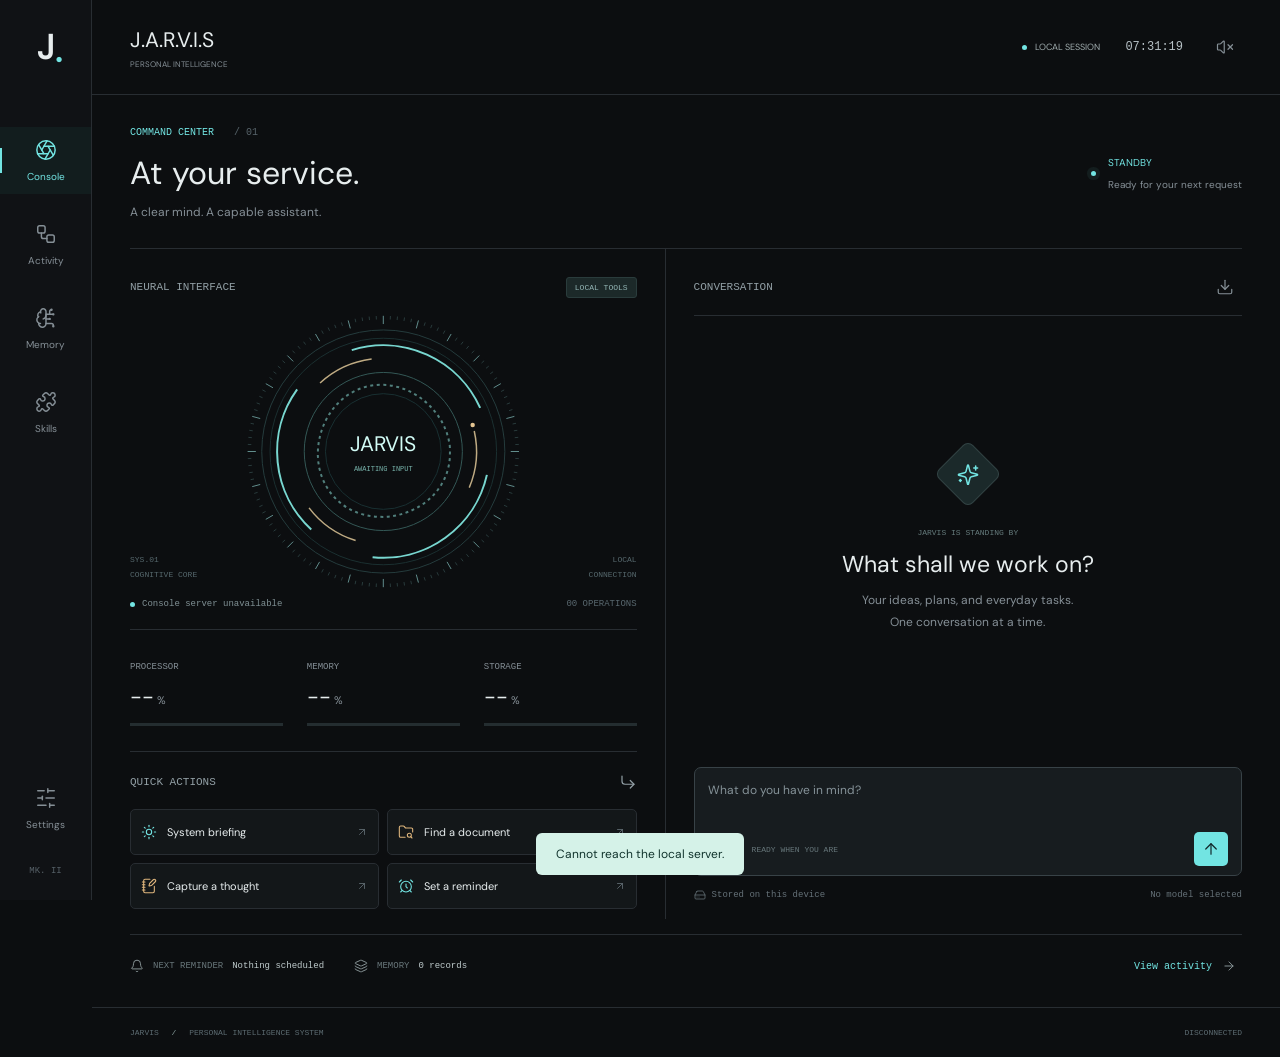
==== commit e8d72097: "Day 14: Memory that remembers - by meaning, summarised, said aloud - memory.py: notes, memories and " ====
--- a/web/index.html
+++ b/web/index.html
@@ -16,7 +16,7 @@
 <section class="bottom-strip"><div><i data-lucide="bell"></i><span>NEXT REMINDER</span><strong id="nextReminder">Nothing scheduled</strong></div><div><i data-lucide="layers"></i><span>MEMORY</span><strong id="memoryCount">0 records</strong></div><button data-view="activity">View activity<i data-lucide="arrow-right"></i></button></section>
 </section>
 <section id="activity" class="view"><div class="page-title"><div><p class="eyebrow">EXECUTION JOURNAL <span>/ 02</span></p><h1>Every step, accounted for.</h1><p class="subtitle">Requests, tool results, and completed actions.</p></div></div><header class="section-label"><span>MULTI-STEP TASKS</span></header><div id="taskList"></div><header class="section-label"><span>REQUESTS</span></header><div id="activityList" class="activity-list"></div></section>
-<section id="memory" class="view"><div class="page-title"><div><p class="eyebrow">PERSONAL WORKSPACE <span>/ 03</span></p><h1>Keep what matters.</h1><p class="subtitle">Notes, preferences, and things to remember.</p></div><button class="primary" id="addRecord"><i data-lucide="plus"></i>New record</button></div><div class="memory-toolbar"><div class="tabs" role="group" aria-label="Record filters"><button class="selected" data-filter="all">All</button><button data-filter="note">Notes</button><button data-filter="memory">Memories</button><button data-filter="reminder">Reminders</button></div><input type="search" id="recordSearch" placeholder="Find a record" aria-label="Find a record"></div><div id="recordList" class="record-grid"></div></section>
+<section id="memory" class="view"><div class="page-title"><div><p class="eyebrow">PERSONAL WORKSPACE <span>/ 03</span></p><h1>Keep what matters.</h1><p class="subtitle">Everything JARVIS believes about you. Delete anything that is wrong.</p></div><button class="primary" id="addRecord"><i data-lucide="plus"></i>New record</button></div><div class="memory-toolbar"><div class="tabs" role="group" aria-label="Record filters"><button class="selected" data-filter="all">All</button><button data-filter="note">Notes</button><button data-filter="memory">Memories</button><button data-filter="reminder">Reminders</button><button data-filter="summary">Summaries</button><button data-filter="learned">Learned from you</button></div><input type="search" id="recordSearch" placeholder="Find a record" aria-label="Find a record"></div><div id="recordList" class="record-grid"></div></section>
 <section id="skills" class="view"><div class="page-title"><div><p class="eyebrow">NEW TOOLS <span>/ 05</span></p><h1>Read it, then decide.</h1><p class="subtitle">Tools JARVIS wrote for itself. None runs until you approve it, and approving runs its own examples as tests first.</p></div></div><header class="section-label"><span>WAITING FOR YOU</span></header><div id="pendingSkills"></div><header class="section-label"><span>IN USE</span></header><div id="activeSkills"></div></section><section id="settings" class="view"><div class="page-title"><div><p class="eyebrow">CONFIGURATION <span>/ 04</span></p><h1>Make it your own.</h1><p class="subtitle">Your model, workspace, and voice.</p></div></div><form id="settingsForm" class="settings-layout"><section><h2>Intelligence</h2><label>Ollama model<select id="modelSelect"><option value="">Built-in tools only</option></select></label><p id="modelHelp" class="help"></p><label>Document workspace<input id="workspacePath" required></label><p class="help">JARVIS can read documents and create new reports inside this folder.</p><button class="primary" type="submit"><i data-lucide="check"></i>Save settings</button></section><section><h2>Voice & attention</h2><label class="toggle-label"><span>Speak responses</span><input id="speakSetting" type="checkbox"></label><label>Voice<select id="voiceSelect"></select></label><label>Speaking speed <output id="rateLabel">1.0</output><input id="voiceRate" type="range" min="0.6" max="1.4" value="1" step="0.1"></label><button type="button" class="secondary" id="testVoice"><i data-lucide="volume-2"></i>Test voice</button><p class="help">Voice input uses your browser's speech service and may send audio to its provider. Microphone access starts only when you press the microphone button.</p><p class="help">Reminders are spoken by the background service when due, whether or not this console is open.</p></section></form></section>
 </main><footer class="footer"><span>JARVIS <b>/</b> PERSONAL INTELLIGENCE SYSTEM</span><span id="footerStatus">LOCAL CONNECTION</span></footer></div>
 <dialog id="recordDialog"><form id="recordForm"><header><h2 id="recordHeading">New record</h2><button class="icon-button" type="button" data-close="recordDialog" aria-label="Close"><i data-lucide="x"></i></button></header><label>Type<select id="recordKind"><option value="note">Note</option><option value="memory">Memory</option><option value="reminder">Reminder</option></select></label><label>Title<input id="recordTitle" required maxlength="200" placeholder="Something worth remembering"></label><label id="contentField">Details<textarea id="recordContent" rows="4" maxlength="20000"></textarea></label><label id="dueField" hidden>Remind me at<input id="recordDue" type="datetime-local"></label><button class="primary" type="submit"><i data-lucide="check"></i>Save record</button></form></dialog>
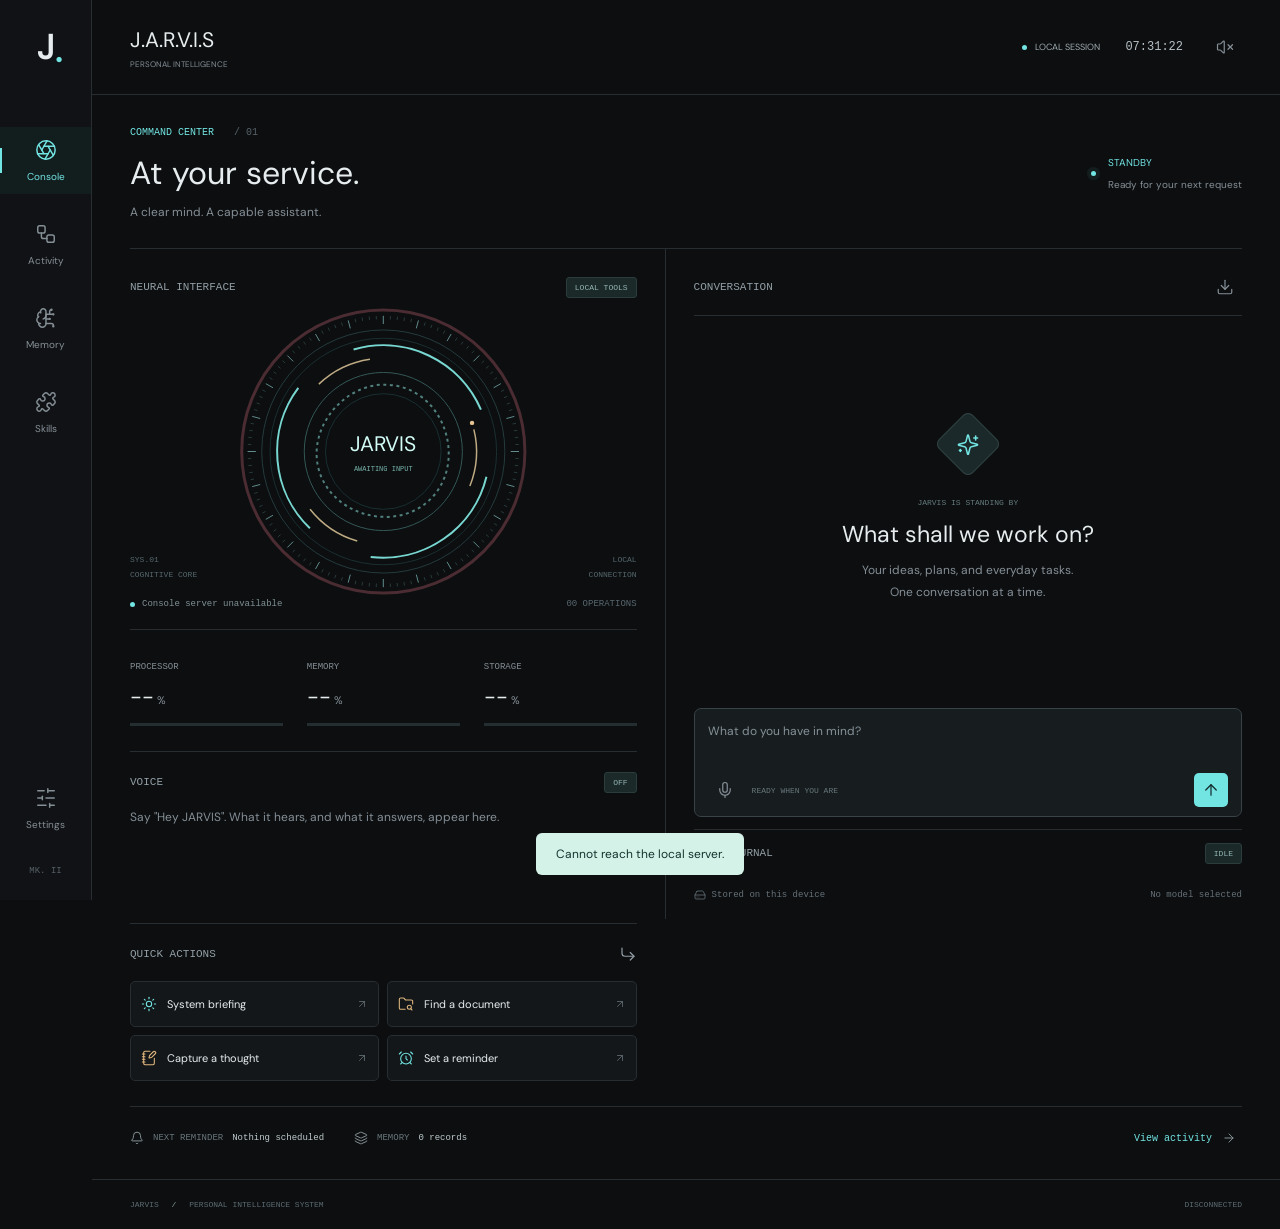
==== commit 10c506d2: "Day 24: The face - live state, real waveform, subtitles, live journal - live.py: the voice loop keep" ====
--- a/web/index.html
+++ b/web/index.html
@@ -9,9 +9,9 @@
 <div class="console-grid">
 <section class="intelligence"><header class="section-label"><span>NEURAL INTERFACE</span><span class="tiny-tag" id="modelBadge">LOCAL TOOLS</span></header><div class="reactor-stage"><canvas id="reactor" aria-label="Animated JARVIS interface core"></canvas><div class="core-label"><span id="coreWord">JARVIS</span><small id="coreState">AWAITING INPUT</small></div><span class="core-coordinate left">SYS.01<br>COGNITIVE CORE</span><span class="core-coordinate right">LOCAL<br>CONNECTION</span></div><div class="core-footer"><span><b class="signal-dot"></b><span id="connectionText">Checking model connection</span></span><span id="stepCount">00 OPERATIONS</span></div>
 <div class="telemetry"><div><span>PROCESSOR</span><strong id="cpuValue">--<small>%</small></strong><div class="track"><b id="cpuBar"></b></div></div><div><span>MEMORY</span><strong id="ramValue">--<small>%</small></strong><div class="track"><b id="ramBar"></b></div></div><div><span>STORAGE</span><strong id="diskValue">--<small>%</small></strong><div class="track"><b id="diskBar"></b></div></div></div>
-<section class="quick-tools"><header class="section-label"><span>QUICK ACTIONS</span><i data-lucide="corner-down-right"></i></header><div class="quick-grid"><button data-prompt="morning briefing"><i data-lucide="sun"></i><span>System briefing</span><i data-lucide="arrow-up-right"></i></button><button data-prompt="find files "><i data-lucide="folder-search"></i><span>Find a document</span><i data-lucide="arrow-up-right"></i></button><button id="quickNote"><i data-lucide="notebook-pen"></i><span>Capture a thought</span><i data-lucide="arrow-up-right"></i></button><button id="quickReminder"><i data-lucide="alarm-clock"></i><span>Set a reminder</span><i data-lucide="arrow-up-right"></i></button></div></section>
+<section class="voice-live" aria-label="Voice"><header class="section-label"><span>VOICE</span><span class="tiny-tag" id="voiceState">OFF</span></header><div id="subtitles" class="subtitles" aria-live="polite"><p class="empty-line">Say "Hey JARVIS". What it hears, and what it answers, appear here.</p></div></section><section class="quick-tools"><header class="section-label"><span>QUICK ACTIONS</span><i data-lucide="corner-down-right"></i></header><div class="quick-grid"><button data-prompt="morning briefing"><i data-lucide="sun"></i><span>System briefing</span><i data-lucide="arrow-up-right"></i></button><button data-prompt="find files "><i data-lucide="folder-search"></i><span>Find a document</span><i data-lucide="arrow-up-right"></i></button><button id="quickNote"><i data-lucide="notebook-pen"></i><span>Capture a thought</span><i data-lucide="arrow-up-right"></i></button><button id="quickReminder"><i data-lucide="alarm-clock"></i><span>Set a reminder</span><i data-lucide="arrow-up-right"></i></button></div></section>
 </section>
-<section class="conversation"><header class="section-label"><span>CONVERSATION</span><button class="icon-button" id="exportChat" title="Export conversation" aria-label="Export conversation"><i data-lucide="download"></i></button></header><div id="messages" role="log" aria-live="polite"><div class="welcome"><span class="welcome-symbol"><i data-lucide="sparkles"></i></span><p class="eyebrow">JARVIS IS STANDING BY</p><h2>What shall we work on?</h2><p>Your ideas, plans, and everyday tasks.<br>One conversation at a time.</p></div></div><div id="working" hidden><span class="typing"><b></b><b></b><b></b></span><span id="workingLabel">Thinking</span></div><p id="streaming" class="streaming" hidden aria-live="polite"></p><form id="chatForm"><div class="composer"><textarea id="prompt" rows="2" maxlength="12000" placeholder="What do you have in mind?" aria-label="Your request" required></textarea><div class="composer-bottom"><button type="button" class="icon-button" id="micButton" title="Voice input" aria-label="Voice input"><i data-lucide="mic"></i></button><span id="inputStatus">READY WHEN YOU ARE</span><button type="button" class="stop-button" id="stopButton" hidden><i data-lucide="square"></i>Stop</button><button class="send-button" id="sendButton" title="Send request" aria-label="Send request"><i data-lucide="arrow-up"></i></button></div></div></form><div class="conversation-footer"><span><i data-lucide="hard-drive"></i>Stored on this device</span><span id="activeModel">No model selected</span></div></section>
+<section class="conversation"><header class="section-label"><span>CONVERSATION</span><button class="icon-button" id="exportChat" title="Export conversation" aria-label="Export conversation"><i data-lucide="download"></i></button></header><div id="messages" role="log" aria-live="polite"><div class="welcome"><span class="welcome-symbol"><i data-lucide="sparkles"></i></span><p class="eyebrow">JARVIS IS STANDING BY</p><h2>What shall we work on?</h2><p>Your ideas, plans, and everyday tasks.<br>One conversation at a time.</p></div></div><div id="working" hidden><span class="typing"><b></b><b></b><b></b></span><span id="workingLabel">Thinking</span></div><p id="streaming" class="streaming" hidden aria-live="polite"></p><form id="chatForm"><div class="composer"><textarea id="prompt" rows="2" maxlength="12000" placeholder="What do you have in mind?" aria-label="Your request" required></textarea><div class="composer-bottom"><button type="button" class="icon-button" id="micButton" title="Voice input" aria-label="Voice input"><i data-lucide="mic"></i></button><span id="inputStatus">READY WHEN YOU ARE</span><button type="button" class="stop-button" id="stopButton" hidden><i data-lucide="square"></i>Stop</button><button class="send-button" id="sendButton" title="Send request" aria-label="Send request"><i data-lucide="arrow-up"></i></button></div></div></form><section class="journal-live" aria-label="Live journal"><header class="section-label"><span>LIVE JOURNAL</span><span class="tiny-tag" id="journalTag">IDLE</span></header><ol id="liveJournal"></ol></section><div class="conversation-footer"><span><i data-lucide="hard-drive"></i>Stored on this device</span><span id="activeModel">No model selected</span></div></section>
 </div>
 <section class="bottom-strip"><div><i data-lucide="bell"></i><span>NEXT REMINDER</span><strong id="nextReminder">Nothing scheduled</strong></div><div><i data-lucide="layers"></i><span>MEMORY</span><strong id="memoryCount">0 records</strong></div><button data-view="activity">View activity<i data-lucide="arrow-right"></i></button></section>
 </section>
--- a/web/styles.css
+++ b/web/styles.css
@@ -8,4 +8,21 @@
 #messages{min-height:0;flex:1 1 0}.nav{font-size:10px}.section-label{font-size:11px}.telemetry>div>span{font-size:9px}.core-footer{font-size:9px}.conversation-footer{font-size:9px}.bottom-strip{font-size:9px}.composer-bottom>span{font-size:8px}.core-coordinate{font-size:8px}.quick-grid button{font-size:11px}
 @media(max-width:520px){.console-grid{display:flex;flex-direction:column}.conversation{order:-1;flex:none;height:490px;border-top:0;padding-top:16px;border-bottom:1px solid var(--line)}.intelligence{padding-top:23px}.core-footer{font-size:8px}.quick-grid button{font-size:10px}.nav{font-size:9px}#toast{bottom:78px}#notifications{bottom:78px}.record-grid{min-height:0}}
 .streaming{white-space:pre-wrap;overflow-wrap:anywhere;line-height:1.8;font-size:12px;color:#9fb3b4;margin:0 0 14px;border-left:2px solid #2d4442;padding-left:13px;max-height:210px;overflow-y:auto;scrollbar-width:thin;scrollbar-color:#354146 transparent}.streaming:after{content:"";display:inline-block;width:6px;height:12px;background:var(--cyan);margin-left:3px;vertical-align:-2px;animation:blink 1s infinite}
-.skill-code{white-space:pre;overflow:auto;max-height:520px;background:#101416;border:1px solid var(--line);border-radius:6px;padding:16px;font-size:12px;line-height:1.6;color:#cfe0e0}+.skill-code{white-space:pre;overflow:auto;max-height:520px;background:#101416;border:1px solid var(--line);border-radius:6px;padding:16px;font-size:12px;line-height:1.6;color:#cfe0e0}
+.voice-live{border-top:1px solid var(--line);padding:13px 0 18px}
+#voiceState[data-state=listening]{color:var(--cyan);border-color:#2f6b69}#voiceState[data-state=thinking]{color:var(--amber);border-color:#6b5631}#voiceState[data-state=speaking]{color:#7ee08a;border-color:#2f6b3a}#voiceState[data-state=off]{color:var(--red);border-color:#5a2c34}
+.subtitles{display:grid;gap:10px;margin-top:10px;min-height:96px}
+.subtitles .line{margin:0;font-size:15px;line-height:1.6;overflow-wrap:anywhere}
+.subtitles .line span{display:block;font-family:Consolas,monospace;font-size:8px;color:#7d8f93;margin-bottom:2px}
+.subtitles .line.you{color:#e9dcc2}.subtitles .line.you span{color:var(--amber)}
+.subtitles .line.jarvis{color:#d8f6f2}.subtitles .line.jarvis span{color:var(--cyan)}
+.subtitles .line time{color:#56636a;margin-left:8px}
+.empty-line{color:var(--muted);font-size:12px;margin:0}
+.journal-live{border-top:1px solid var(--line);margin-top:12px;padding-top:6px}
+#liveJournal{list-style:none;margin:6px 0 0;padding:0;display:grid;gap:5px;max-height:150px;overflow:auto}
+#liveJournal li{display:grid;grid-template-columns:58px minmax(0,120px) minmax(0,1fr);gap:8px;font-size:10px;color:var(--muted);align-items:baseline}
+#liveJournal li b{font-weight:500;color:#c8d6d7;overflow:hidden;text-overflow:ellipsis;white-space:nowrap}
+#liveJournal li span{overflow:hidden;text-overflow:ellipsis;white-space:nowrap}
+#liveJournal li.error b{color:var(--red)}#liveJournal li.running b{color:var(--amber)}
+#liveJournal time{font-family:Consolas,monospace;color:#56636a}
+@media(max-width:520px){#liveJournal li{grid-template-columns:52px minmax(0,1fr)}#liveJournal li span{display:none}.subtitles .line{font-size:14px}}
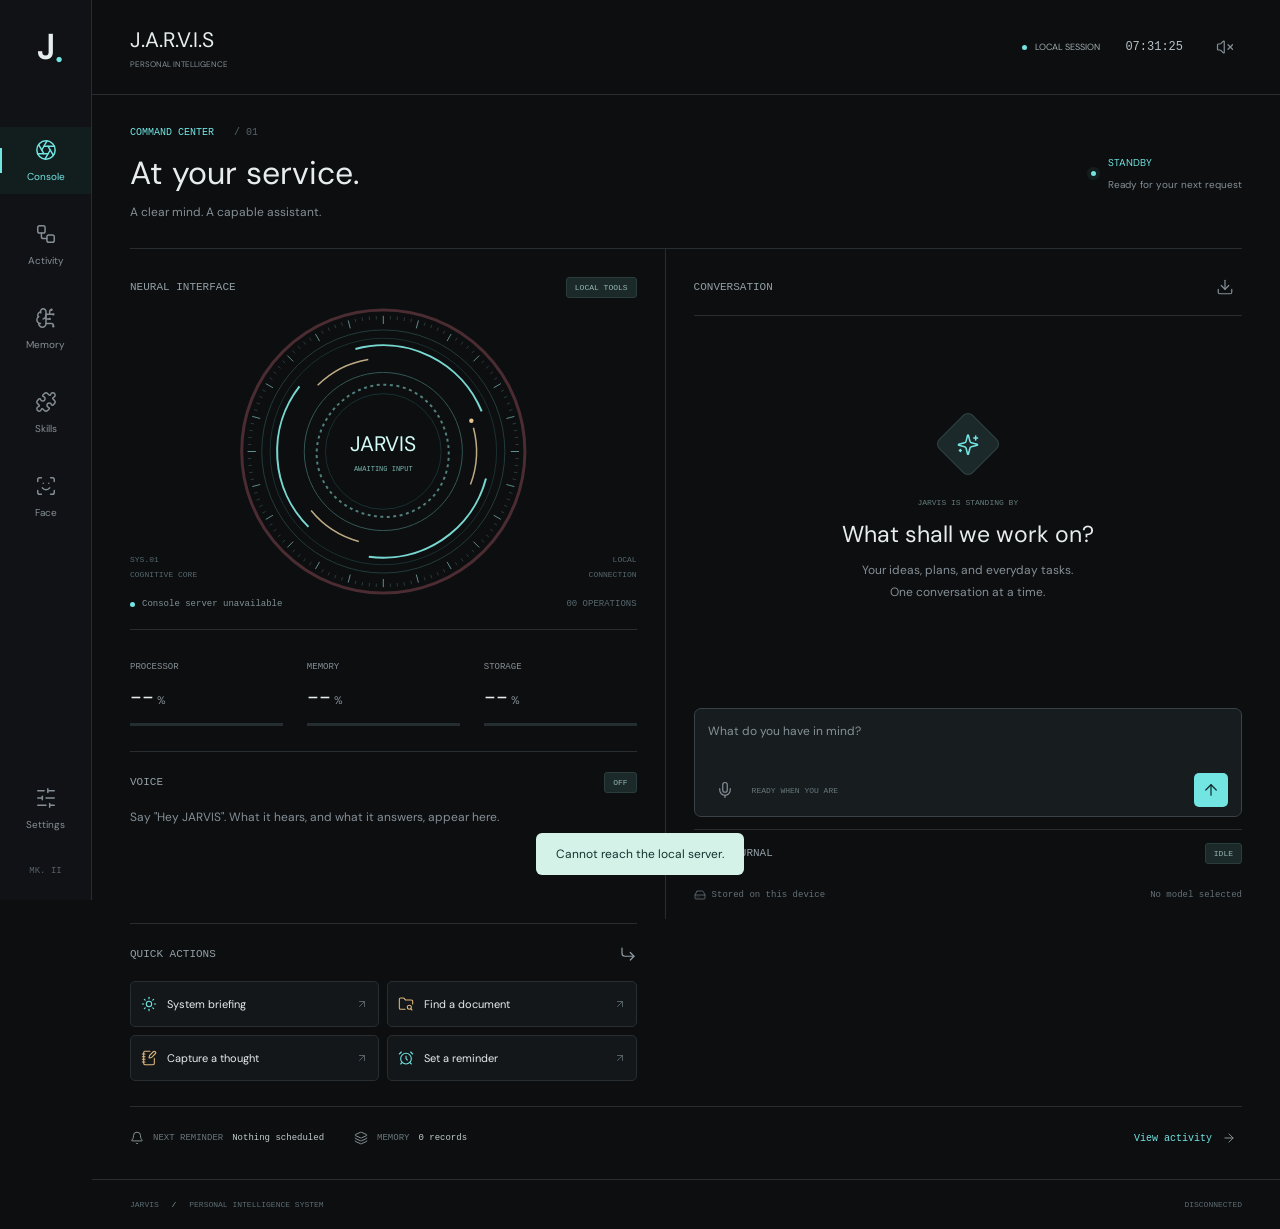
==== commit c0914683: "A hologram face that talks: web/face.html A head drawn as lit 3D scan lines, turning slowly, blinkin" ====
--- a/web/index.html
+++ b/web/index.html
@@ -1,7 +1,7 @@
 <!doctype html>
 <html lang="en"><head><meta charset="utf-8"><meta name="viewport" content="width=device-width, initial-scale=1"><title>JARVIS / Personal Intelligence</title><link rel="icon" href="data:,"><link rel="stylesheet" href="styles.css"><script src="assets/lucide.js" defer></script><script src="app.js" defer></script></head>
 <body>
-<aside class="rail"><a class="brand" href="#console" aria-label="JARVIS home">J<span>.</span></a><nav aria-label="Workspace"><button class="nav active" data-view="console" title="Command center"><i data-lucide="aperture"></i><span>Console</span></button><button class="nav" data-view="activity" title="Activity"><i data-lucide="workflow"></i><span>Activity</span></button><button class="nav" data-view="memory" title="Memory and reminders"><i data-lucide="brain-circuit"></i><span>Memory</span></button><button class="nav" data-view="skills" title="Skills JARVIS wrote"><i data-lucide="puzzle"></i><span>Skills</span></button></nav><button class="nav settings-nav" data-view="settings" title="Settings"><i data-lucide="sliders-horizontal"></i><span>Settings</span></button><span class="rail-version">MK. II</span></aside>
+<aside class="rail"><a class="brand" href="#console" aria-label="JARVIS home">J<span>.</span></a><nav aria-label="Workspace"><button class="nav active" data-view="console" title="Command center"><i data-lucide="aperture"></i><span>Console</span></button><button class="nav" data-view="activity" title="Activity"><i data-lucide="workflow"></i><span>Activity</span></button><button class="nav" data-view="memory" title="Memory and reminders"><i data-lucide="brain-circuit"></i><span>Memory</span></button><button class="nav" data-view="skills" title="Skills JARVIS wrote"><i data-lucide="puzzle"></i><span>Skills</span></button><a class="nav" href="face.html" title="JARVIS's face, full screen"><i data-lucide="scan-face"></i><span>Face</span></a></nav><button class="nav settings-nav" data-view="settings" title="Settings"><i data-lucide="sliders-horizontal"></i><span>Settings</span></button><span class="rail-version">MK. II</span></aside>
 <div class="shell"><header class="topbar"><div class="wordmark">J.A.R.V.I.S<span>PERSONAL INTELLIGENCE</span></div><div class="top-right"><span class="local-badge"><b></b>LOCAL SESSION</span><time id="clock"></time><button class="icon-button" id="voiceToggle" title="Enable spoken responses" aria-label="Enable spoken responses" aria-pressed="false"><i data-lucide="volume-x"></i></button></div></header>
 <main>
 <section id="console" class="view active">
